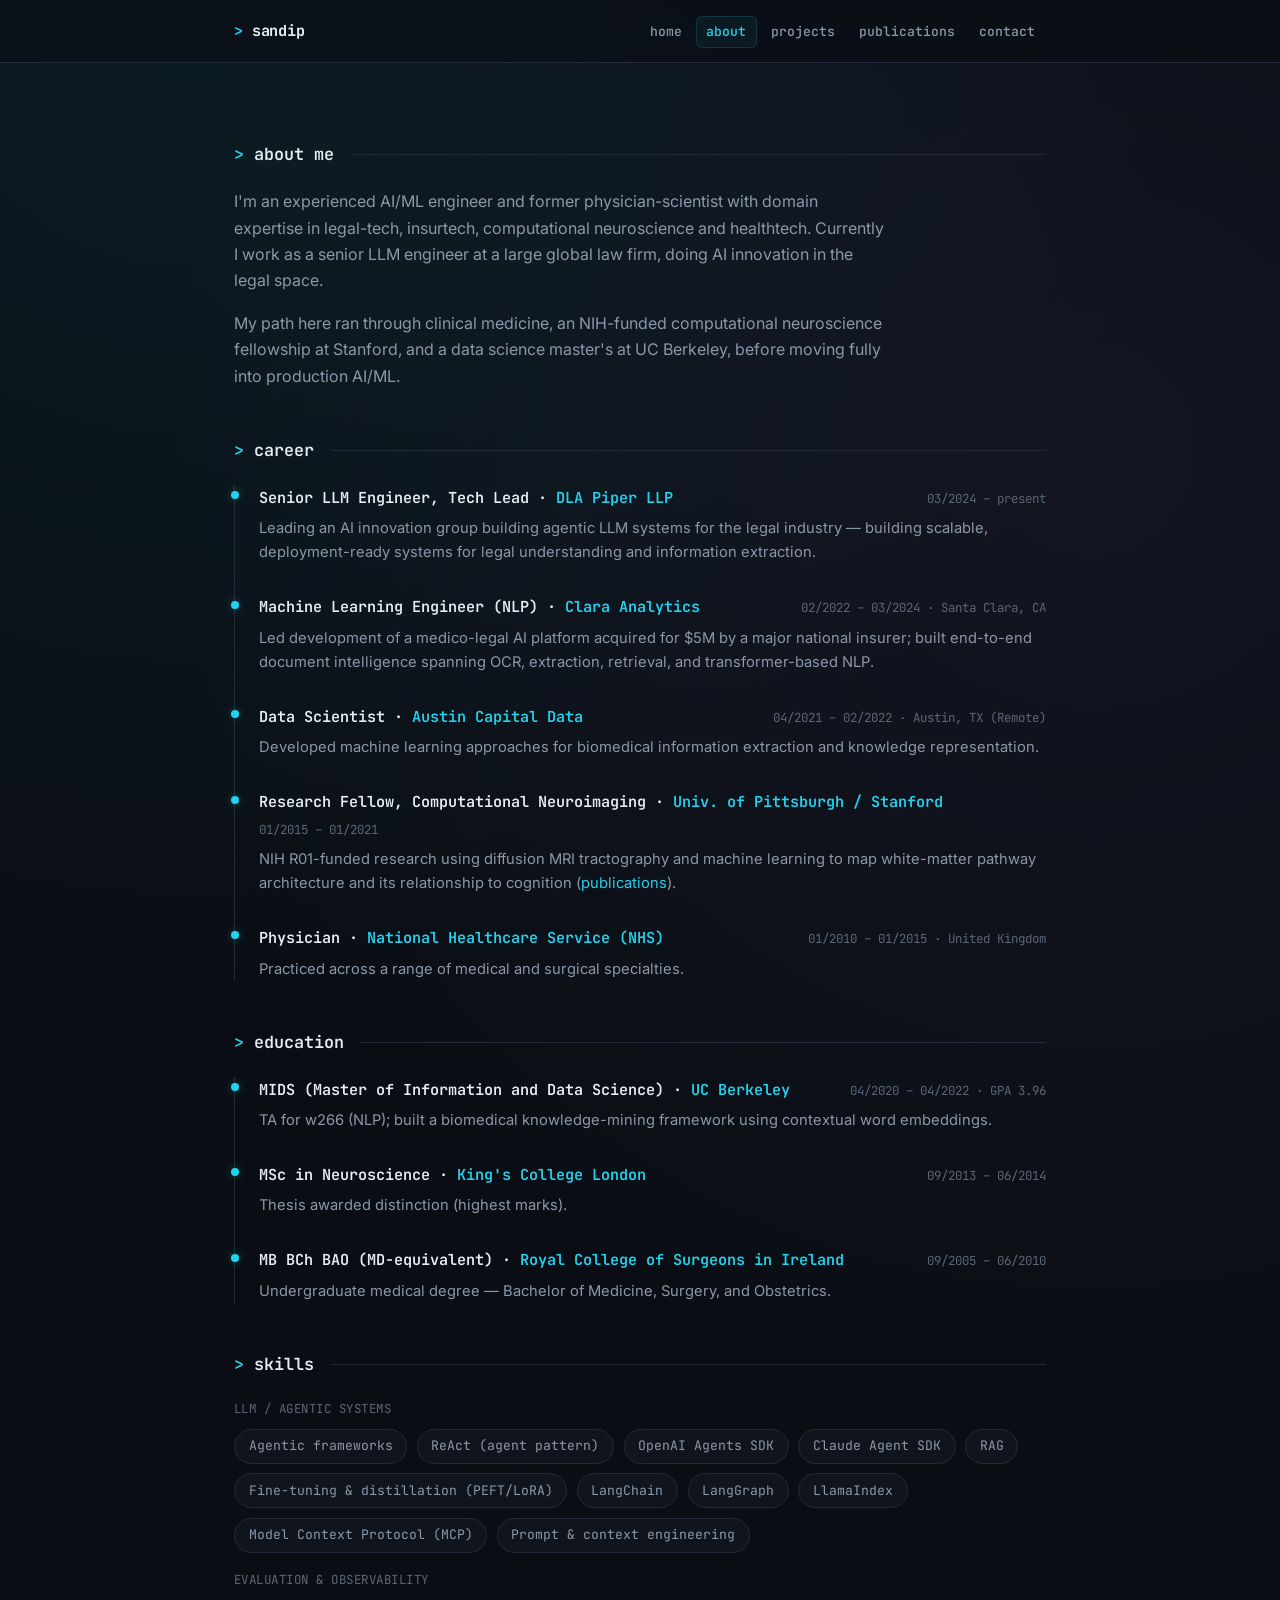
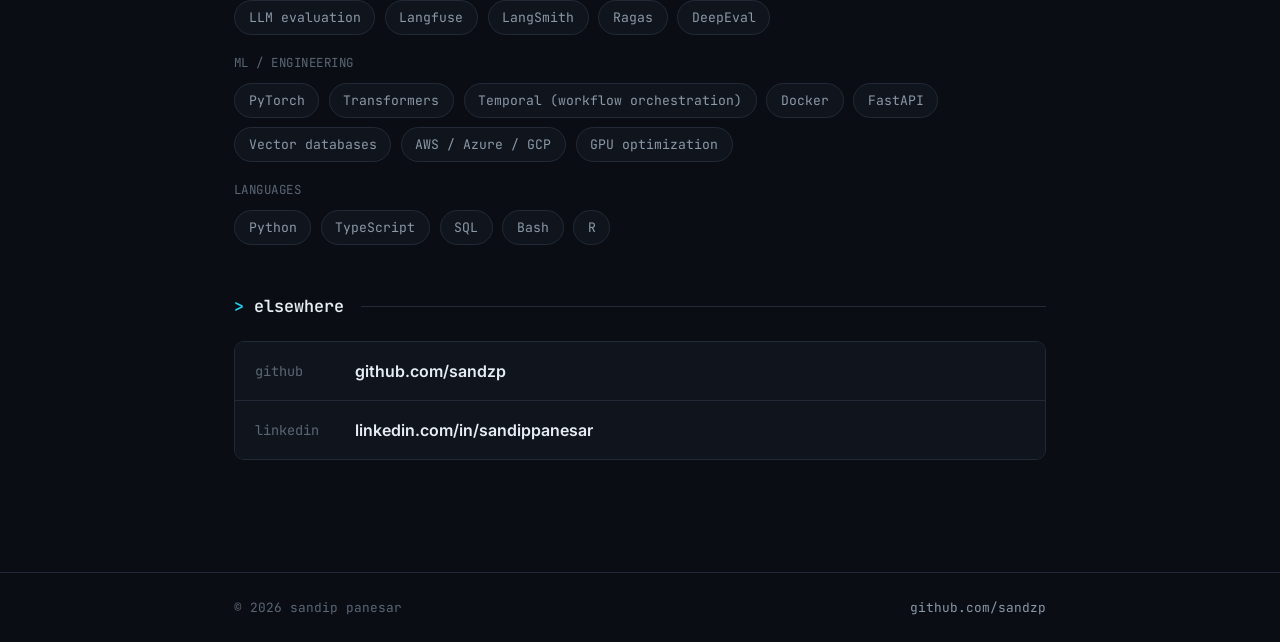
==== about.html @ 5bf48512 "Add modern agentic frameworks and eval/observability tools to skills" ====
<!doctype html>
<html lang="en">
<head>
  <meta charset="utf-8" />
  <meta name="viewport" content="width=device-width, initial-scale=1" />
  <title>About &middot; Sandip Panesar</title>
  <meta name="description" content="Sandip Panesar — AI/ML engineer and former physician-scientist." />
  <link rel="preconnect" href="https://fonts.googleapis.com" />
  <link rel="preconnect" href="https://fonts.gstatic.com" crossorigin />
  <link
    href="https://fonts.googleapis.com/css2?family=Inter:wght@400;500;600;700&family=JetBrains+Mono:wght@400;500;700&display=swap"
    rel="stylesheet"
  />
  <link rel="stylesheet" href="css/style.css" />
</head>
<body>
  <header class="site-header">
    <div class="wrapper">
      <a class="site-title" href="index.html"><span class="prompt">&gt;</span> sandip<span class="cursor"></span></a>
      <nav class="site-nav">
        <ul>
          <li><a href="index.html">home</a></li>
          <li><a href="about.html">about</a></li>
          <li><a href="projects.html">projects</a></li>
          <li><a href="publications.html">publications</a></li>
          <li><a href="contact.html">contact</a></li>
        </ul>
      </nav>
    </div>
  </header>

  <main>
    <div class="wrapper">
      <section class="reveal">
        <h2>about me</h2>
        <div class="bio">
          <p>
            I'm an experienced AI/ML engineer and former physician-scientist with domain expertise in
            legal-tech, insurtech, computational neuroscience and healthtech. Currently I work as a senior
            LLM engineer at a large global law firm, doing AI innovation in the legal space.
          </p>
          <p>
            My path here ran through clinical medicine, an NIH-funded computational neuroscience fellowship
            at Stanford, and a data science master's at UC Berkeley, before moving fully
            into production AI/ML.
          </p>
        </div>
      </section>

      <section class="reveal">
        <h2>career</h2>
        <ol class="timeline">
          <li class="timeline-item">
            <div class="timeline-header">
              <span class="timeline-role">Senior LLM Engineer, Tech Lead &middot; <span class="company">DLA Piper LLP</span></span>
              <span class="timeline-meta">03/2024 &ndash; present</span>
            </div>
            <p class="timeline-desc">
              Leading an AI innovation group building agentic LLM systems for the legal industry —
              building scalable, deployment-ready systems for legal understanding and information extraction. 
            </p>
          </li>
          <li class="timeline-item">
            <div class="timeline-header">
              <span class="timeline-role">Machine Learning Engineer (NLP) &middot; <span class="company">Clara Analytics</span></span>
              <span class="timeline-meta">02/2022 &ndash; 03/2024 &middot; Santa Clara, CA</span>
            </div>
            <p class="timeline-desc">
              Led development of a medico-legal AI platform acquired for $5M by a major national insurer;
              built end-to-end document intelligence spanning OCR, extraction, retrieval, and transformer-based NLP.
            </p>
          </li>
          <li class="timeline-item">
            <div class="timeline-header">
              <span class="timeline-role">Data Scientist &middot; <span class="company">Austin Capital Data</span></span>
              <span class="timeline-meta">04/2021 &ndash; 02/2022 &middot; Austin, TX (Remote)</span>
            </div>
            <p class="timeline-desc">
              Developed machine learning approaches for biomedical information extraction and knowledge representation.
            </p>
          </li>
          <li class="timeline-item">
            <div class="timeline-header">
              <span class="timeline-role">Research Fellow, Computational Neuroimaging &middot; <span class="company">Univ. of Pittsburgh / Stanford</span></span>
              <span class="timeline-meta">01/2015 &ndash; 01/2021</span>
            </div>
            <p class="timeline-desc">
              NIH R01-funded research using diffusion MRI tractography and machine learning to map white-matter
              pathway architecture and its relationship to cognition
              (<a href="publications.html">publications</a>).
            </p>
          </li>
          <li class="timeline-item">
            <div class="timeline-header">
              <span class="timeline-role">Physician &middot; <span class="company">National Healthcare Service (NHS)</span></span>
              <span class="timeline-meta">01/2010 &ndash; 01/2015 &middot; United Kingdom</span>
            </div>
            <p class="timeline-desc">Practiced across a range of medical and surgical specialties.</p>
          </li>
        </ol>
      </section>

      <section class="reveal">
        <h2>education</h2>
        <ol class="timeline">
          <li class="timeline-item">
            <div class="timeline-header">
              <span class="timeline-role">MIDS (Master of Information and Data Science) &middot; <span class="company">UC Berkeley</span></span>
              <span class="timeline-meta">04/2020 &ndash; 04/2022 &middot; GPA 3.96</span>
            </div>
            <p class="timeline-desc">TA for w266 (NLP); built a biomedical knowledge-mining framework using contextual word embeddings.</p>
          </li>
          <li class="timeline-item">
            <div class="timeline-header">
              <span class="timeline-role">MSc in Neuroscience &middot; <span class="company">King's College London</span></span>
              <span class="timeline-meta">09/2013 &ndash; 06/2014</span>
            </div>
            <p class="timeline-desc">Thesis awarded distinction (highest marks).</p>
          </li>
          <li class="timeline-item">
            <div class="timeline-header">
              <span class="timeline-role">MB BCh BAO (MD-equivalent) &middot; <span class="company">Royal College of Surgeons in Ireland</span></span>
              <span class="timeline-meta">09/2005 &ndash; 06/2010</span>
            </div>
            <p class="timeline-desc">Undergraduate medical degree — Bachelor of Medicine, Surgery, and Obstetrics.</p>
          </li>
        </ol>
      </section>

      <section class="reveal">
        <h2>skills</h2>

        <div class="skill-group">
          <span class="group-label">LLM / Agentic Systems</span>
          <ul class="tag-list">
            <li>Agentic frameworks</li>
            <li>ReAct (agent pattern)</li>
            <li>OpenAI Agents SDK</li>
            <li>Claude Agent SDK</li>
            <li>RAG</li>
            <li>Fine-tuning &amp; distillation (PEFT/LoRA)</li>
            <li>LangChain</li>
            <li>LangGraph</li>
            <li>LlamaIndex</li>
            <li>Model Context Protocol (MCP)</li>
            <li>Prompt &amp; context engineering</li>
          </ul>
        </div>

        <div class="skill-group">
          <span class="group-label">Evaluation &amp; Observability</span>
          <ul class="tag-list">
            <li>LLM evaluation</li>
            <li>Langfuse</li>
            <li>LangSmith</li>
            <li>Ragas</li>
            <li>DeepEval</li>
          </ul>
        </div>

        <div class="skill-group">
          <span class="group-label">ML / Engineering</span>
          <ul class="tag-list">
            <li>PyTorch</li>
            <li>Transformers</li>
            <li>Temporal (workflow orchestration)</li>
            <li>Docker</li>
            <li>FastAPI</li>
            <li>Vector databases</li>
            <li>AWS / Azure / GCP</li>
            <li>GPU optimization</li>
          </ul>
        </div>

        <div class="skill-group">
          <span class="group-label">Languages</span>
          <ul class="tag-list">
            <li>Python</li>
            <li>TypeScript</li>
            <li>SQL</li>
            <li>Bash</li>
            <li>R</li>
          </ul>
        </div>
      </section>

      <section class="reveal">
        <h2>elsewhere</h2>
        <ul class="contact-list">
          <li><span class="label">github</span> <a href="https://github.com/sandzp">github.com/sandzp</a></li>
          <li><span class="label">linkedin</span> <a href="https://linkedin.com/in/sandippanesar">linkedin.com/in/sandippanesar</a></li>
        </ul>
      </section>
    </div>
  </main>

  <footer class="site-footer">
    <div class="wrapper">
      <span>&copy; <span id="year"></span> sandip panesar</span>
      <span><a href="https://github.com/sandzp">github.com/sandzp</a></span>
    </div>
  </footer>

  <script src="js/main.js"></script>
  <script>
    document.getElementById("year").textContent = new Date().getFullYear();
  </script>
</body>
</html>
---- css/style.css ----
/* ---------------------------------------------------------
   Design tokens
   Dark, techy theme — deliberate single look, not theme-switched.
--------------------------------------------------------- */
:root {
  --bg: #0a0e14;
  --bg-alt: #10151d;
  --bg-elevated: #141b25;
  --text: #e6edf3;
  --text-muted: #8b98a8;
  --text-dim: #5b6675;
  --border: #212a36;
  --border-hover: #2e3b4d;

  --accent: #22d3ee;      /* cyan */
  --accent-2: #a78bfa;    /* violet */
  --accent-grad: linear-gradient(90deg, var(--accent), var(--accent-2));
  --glow: rgba(34, 211, 238, 0.35);
  --glow-soft: rgba(34, 211, 238, 0.15);

  --mono: "JetBrains Mono", ui-monospace, SFMono-Regular, Menlo, Consolas, monospace;
  --sans: "Inter", -apple-system, BlinkMacSystemFont, "Segoe UI", Roboto, sans-serif;

  --max-width: 860px;
  color-scheme: dark;
}

* {
  box-sizing: border-box;
}

html {
  scroll-behavior: smooth;
}

body {
  margin: 0;
  background:
    radial-gradient(circle at 15% 0%, rgba(34, 211, 238, 0.07), transparent 40%),
    radial-gradient(circle at 85% 20%, rgba(167, 139, 250, 0.06), transparent 45%),
    var(--bg);
  color: var(--text);
  font-family: var(--sans);
  line-height: 1.65;
  -webkit-font-smoothing: antialiased;
}

a {
  color: var(--accent);
  text-decoration: none;
  transition: color 0.15s ease;
}

a:hover {
  color: var(--accent-2);
}

img {
  max-width: 100%;
  display: block;
}

code, .mono {
  font-family: var(--mono);
}

::selection {
  background: var(--glow-soft);
  color: var(--text);
}

/* ---------------------------------------------------------
   Layout
--------------------------------------------------------- */
.wrapper {
  max-width: var(--max-width);
  margin: 0 auto;
  padding: 0 1.5rem;
}

header.site-header {
  position: sticky;
  top: 0;
  z-index: 10;
  background: rgba(10, 14, 20, 0.75);
  backdrop-filter: blur(10px);
  -webkit-backdrop-filter: blur(10px);
  border-bottom: 1px solid var(--border);
}

header.site-header .wrapper {
  display: flex;
  align-items: center;
  justify-content: space-between;
  padding-top: 1.1rem;
  padding-bottom: 1.1rem;
}

.site-title {
  font-family: var(--mono);
  font-weight: 700;
  font-size: 0.95rem;
  color: var(--text);
  letter-spacing: -0.01em;
}

.site-title .prompt {
  color: var(--accent);
}

.site-title .cursor {
  display: inline-block;
  width: 0.5em;
  margin-left: 0.1em;
  border-right: 2px solid var(--accent);
  animation: blink 1s step-end infinite;
}

nav.site-nav ul {
  list-style: none;
  display: flex;
  flex-wrap: wrap;
  justify-content: flex-end;
  gap: 0.2rem;
  margin: 0;
  padding: 0;
}

nav.site-nav a {
  font-family: var(--mono);
  font-size: 0.82rem;
  color: var(--text-muted);
  font-weight: 500;
  padding: 0.4rem 0.6rem;
  border-radius: 6px;
  border: 1px solid transparent;
  white-space: nowrap;
}

nav.site-nav a:hover {
  color: var(--text);
  border-color: var(--border-hover);
  background: var(--bg-alt);
}

nav.site-nav a.active {
  color: var(--accent);
  border-color: var(--glow-soft);
  background: rgba(34, 211, 238, 0.06);
}

main {
  padding: 4rem 0;
  min-height: 60vh;
}

footer.site-footer {
  border-top: 1px solid var(--border);
  color: var(--text-dim);
  font-family: var(--mono);
  font-size: 0.8rem;
}

footer.site-footer .wrapper {
  padding-top: 1.5rem;
  padding-bottom: 1.5rem;
  display: flex;
  justify-content: space-between;
  flex-wrap: wrap;
  gap: 0.5rem;
}

footer.site-footer a {
  color: var(--text-muted);
}

footer.site-footer a:hover {
  color: var(--accent);
}

/* ---------------------------------------------------------
   Hero (home page)
--------------------------------------------------------- */
.eyebrow {
  font-family: var(--mono);
  color: var(--accent);
  font-size: 0.9rem;
  margin: 0 0 1rem;
  display: flex;
  align-items: center;
  gap: 0.5rem;
}

.eyebrow::before {
  content: "//";
  color: var(--text-dim);
}

.hero h1 {
  font-size: clamp(2.2rem, 5vw, 3.2rem);
  line-height: 1.15;
  margin: 0 0 1rem;
  letter-spacing: -0.02em;
}

.hero h1 .gradient {
  background: var(--accent-grad);
  -webkit-background-clip: text;
  background-clip: text;
  color: transparent;
}

.hero p.tagline {
  color: var(--text-muted);
  font-size: 1.15rem;
  max-width: 46ch;
  margin: 0 0 2rem;
}

.hero .actions {
  display: flex;
  gap: 1rem;
  flex-wrap: wrap;
}

.btn {
  display: inline-flex;
  align-items: center;
  gap: 0.4rem;
  padding: 0.65rem 1.2rem;
  border-radius: 8px;
  font-weight: 600;
  font-size: 0.92rem;
  font-family: var(--sans);
  border: 1px solid transparent;
  transition: all 0.18s ease;
}

.btn:hover {
  text-decoration: none;
}

.btn.primary {
  background: var(--accent-grad);
  color: #061019;
}

.btn.primary:hover {
  box-shadow: 0 0 0 1px var(--glow), 0 0 24px var(--glow);
  transform: translateY(-1px);
  color: #061019;
}

.btn.secondary {
  color: var(--text);
  border-color: var(--border-hover);
  background: var(--bg-alt);
}

.btn.secondary:hover {
  border-color: var(--accent);
  color: var(--accent);
  transform: translateY(-1px);
}

/* ---------------------------------------------------------
   Sections
--------------------------------------------------------- */
section {
  margin-bottom: 3rem;
}

section h2 {
  font-family: var(--mono);
  font-size: 1.05rem;
  font-weight: 600;
  color: var(--text);
  margin-bottom: 1.25rem;
  display: flex;
  align-items: center;
  gap: 0.6rem;
}

section h2::before {
  content: ">";
  color: var(--accent);
}

section h2::after {
  content: "";
  flex: 1;
  height: 1px;
  background: var(--border);
  margin-left: 0.5rem;
}

/* ---------------------------------------------------------
   Stat tiles (about page highlights)
--------------------------------------------------------- */
.stat-grid {
  display: grid;
  grid-template-columns: repeat(auto-fit, minmax(180px, 1fr));
  gap: 1rem;
}

.stat {
  border: 1px solid var(--border);
  border-radius: 10px;
  padding: 1.25rem 1.4rem;
  background: var(--bg-alt);
}

.stat .value {
  font-family: var(--sans);
  font-size: clamp(1.75rem, 3.5vw, 2.25rem);
  font-weight: 700;
  line-height: 1.1;
  background: var(--accent-grad);
  -webkit-background-clip: text;
  background-clip: text;
  color: transparent;
}

.stat .label {
  display: block;
  margin-top: 0.4rem;
  color: var(--text-muted);
  font-size: 0.85rem;
}

/* ---------------------------------------------------------
   Timeline (career / education)
--------------------------------------------------------- */
.timeline {
  display: flex;
  flex-direction: column;
  gap: 1.85rem;
  list-style: none;
  border-left: 1px solid var(--border);
  padding-left: 1.5rem;
  margin: 0;
}

.timeline-item {
  position: relative;
}

.timeline-item::before {
  content: "";
  position: absolute;
  left: calc(-1.5rem - 4.5px);
  top: 0.4rem;
  width: 8px;
  height: 8px;
  border-radius: 50%;
  background: var(--accent);
  box-shadow: 0 0 8px var(--glow);
}

.timeline-header {
  display: flex;
  justify-content: space-between;
  align-items: baseline;
  flex-wrap: wrap;
  gap: 0.35rem 1rem;
  margin-bottom: 0.4rem;
}

.timeline-role {
  font-family: var(--mono);
  font-weight: 600;
  font-size: 0.95rem;
  color: var(--text);
}

.timeline-role .company {
  color: var(--accent);
}

.timeline-meta {
  font-family: var(--mono);
  font-size: 0.78rem;
  color: var(--text-dim);
  white-space: nowrap;
}

.timeline-desc {
  margin: 0;
  color: var(--text-muted);
  font-size: 0.92rem;
}

.timeline-desc + .timeline-desc {
  margin-top: 0.3rem;
}

/* ---------------------------------------------------------
   Skill groups (about page)
--------------------------------------------------------- */
.skill-group {
  margin-bottom: 1.1rem;
}

.skill-group:last-child {
  margin-bottom: 0;
}

.skill-group .group-label {
  font-family: var(--mono);
  font-size: 0.78rem;
  color: var(--text-dim);
  text-transform: uppercase;
  letter-spacing: 0.04em;
  display: block;
  margin-bottom: 0.6rem;
}

/* ---------------------------------------------------------
   Publications list
--------------------------------------------------------- */
.pub-list {
  list-style: none;
  padding: 0;
  margin: 0;
  display: flex;
  flex-direction: column;
  gap: 0.9rem;
}

.pub-item {
  border: 1px solid var(--border);
  border-radius: 10px;
  padding: 1.1rem 1.3rem;
  background: var(--bg-alt);
  transition: border-color 0.15s ease;
}

.pub-item:hover {
  border-color: var(--border-hover);
}

.pub-title {
  display: flex;
  align-items: baseline;
  gap: 0.6rem;
  font-weight: 600;
  color: var(--text);
  font-size: 0.98rem;
}

.pub-rank {
  flex: 0 0 auto;
  font-family: var(--mono);
  font-weight: 400;
  color: var(--text-dim);
  font-size: 0.8rem;
}

.pub-title-text {
  flex: 1 1 auto;
}

.pub-authors {
  color: var(--text-muted);
  font-size: 0.86rem;
  margin: 0.35rem 0 0;
}

.pub-meta {
  display: flex;
  align-items: center;
  flex-wrap: wrap;
  gap: 0.6rem;
  margin-top: 0.5rem;
  font-family: var(--mono);
  font-size: 0.78rem;
  color: var(--text-dim);
}

.pub-meta .venue {
  color: var(--accent);
}

.pub-meta .citations {
  border: 1px solid var(--border);
  border-radius: 999px;
  padding: 0.1rem 0.6rem;
}

/* ---------------------------------------------------------
   Cards (projects)
--------------------------------------------------------- */
.card-grid {
  display: grid;
  grid-template-columns: repeat(auto-fill, minmax(240px, 1fr));
  gap: 1.25rem;
}

.card {
  position: relative;
  border: 1px solid var(--border);
  border-radius: 10px;
  padding: 1.4rem;
  background: var(--bg-alt);
  transition: border-color 0.2s ease, transform 0.2s ease, box-shadow 0.2s ease;
  overflow: hidden;
}

.card::before {
  content: "";
  position: absolute;
  inset: 0 0 auto 0;
  height: 2px;
  background: var(--accent-grad);
  opacity: 0;
  transition: opacity 0.2s ease;
}

.card:hover {
  border-color: var(--border-hover);
  transform: translateY(-3px);
  box-shadow: 0 8px 30px rgba(0, 0, 0, 0.35), 0 0 0 1px var(--glow-soft);
}

.card:hover::before {
  opacity: 1;
}

.card h3 {
  margin-top: 0;
  margin-bottom: 0.5rem;
  font-size: 1.02rem;
  font-family: var(--mono);
}

.card p {
  color: var(--text-muted);
  font-size: 0.92rem;
  margin-bottom: 1rem;
}

.card .links {
  display: flex;
  gap: 1rem;
  font-family: var(--mono);
  font-size: 0.82rem;
  font-weight: 600;
}

/* ---------------------------------------------------------
   Skill tags (about page)
--------------------------------------------------------- */
.tag-list {
  display: flex;
  flex-wrap: wrap;
  gap: 0.6rem;
  list-style: none;
  padding: 0;
  margin: 0;
}

.tag-list li {
  font-family: var(--mono);
  font-size: 0.82rem;
  color: var(--text-muted);
  border: 1px solid var(--border);
  border-radius: 999px;
  padding: 0.35rem 0.85rem;
  background: var(--bg-alt);
  transition: border-color 0.15s ease, color 0.15s ease;
}

.tag-list li:hover {
  border-color: var(--accent);
  color: var(--accent);
}

.bio p {
  color: var(--text-muted);
  max-width: 65ch;
}

/* ---------------------------------------------------------
   Contact
--------------------------------------------------------- */
.contact-list {
  list-style: none;
  padding: 0;
  display: flex;
  flex-direction: column;
  gap: 0;
  border: 1px solid var(--border);
  border-radius: 10px;
  overflow: hidden;
}

.contact-list li {
  display: flex;
  align-items: center;
  gap: 0.75rem;
  padding: 1rem 1.25rem;
  background: var(--bg-alt);
  border-bottom: 1px solid var(--border);
}

.contact-list li:last-child {
  border-bottom: none;
}

.contact-list .label {
  font-family: var(--mono);
  color: var(--text-dim);
  font-size: 0.85rem;
  min-width: 5.5rem;
}

.contact-list a {
  font-weight: 600;
  color: var(--text);
}

.contact-list a:hover {
  color: var(--accent);
}

/* ---------------------------------------------------------
   Scroll reveal (progressive enhancement, see main.js)
--------------------------------------------------------- */
.reveal {
  opacity: 0;
  transform: translateY(14px);
  transition: opacity 0.5s ease, transform 0.5s ease;
}

.reveal.is-visible {
  opacity: 1;
  transform: translateY(0);
}

/* ---------------------------------------------------------
   Misc
--------------------------------------------------------- */
@keyframes blink {
  50% {
    border-color: transparent;
  }
}

/* ---------------------------------------------------------
   Responsive
--------------------------------------------------------- */
@media (max-width: 700px) {
  header.site-header .wrapper {
    flex-direction: column;
    align-items: flex-start;
    gap: 0.75rem;
  }

  nav.site-nav ul {
    justify-content: flex-start;
  }
}

@media (max-width: 600px) {
  .contact-list li {
    flex-direction: column;
    align-items: flex-start;
    gap: 0.25rem;
  }
}

/* Respect reduced-motion preferences */
@media (prefers-reduced-motion: reduce) {
  html {
    scroll-behavior: auto;
  }

  .reveal {
    opacity: 1;
    transform: none;
    transition: none;
  }

  .site-title .cursor {
    animation: none;
  }
}
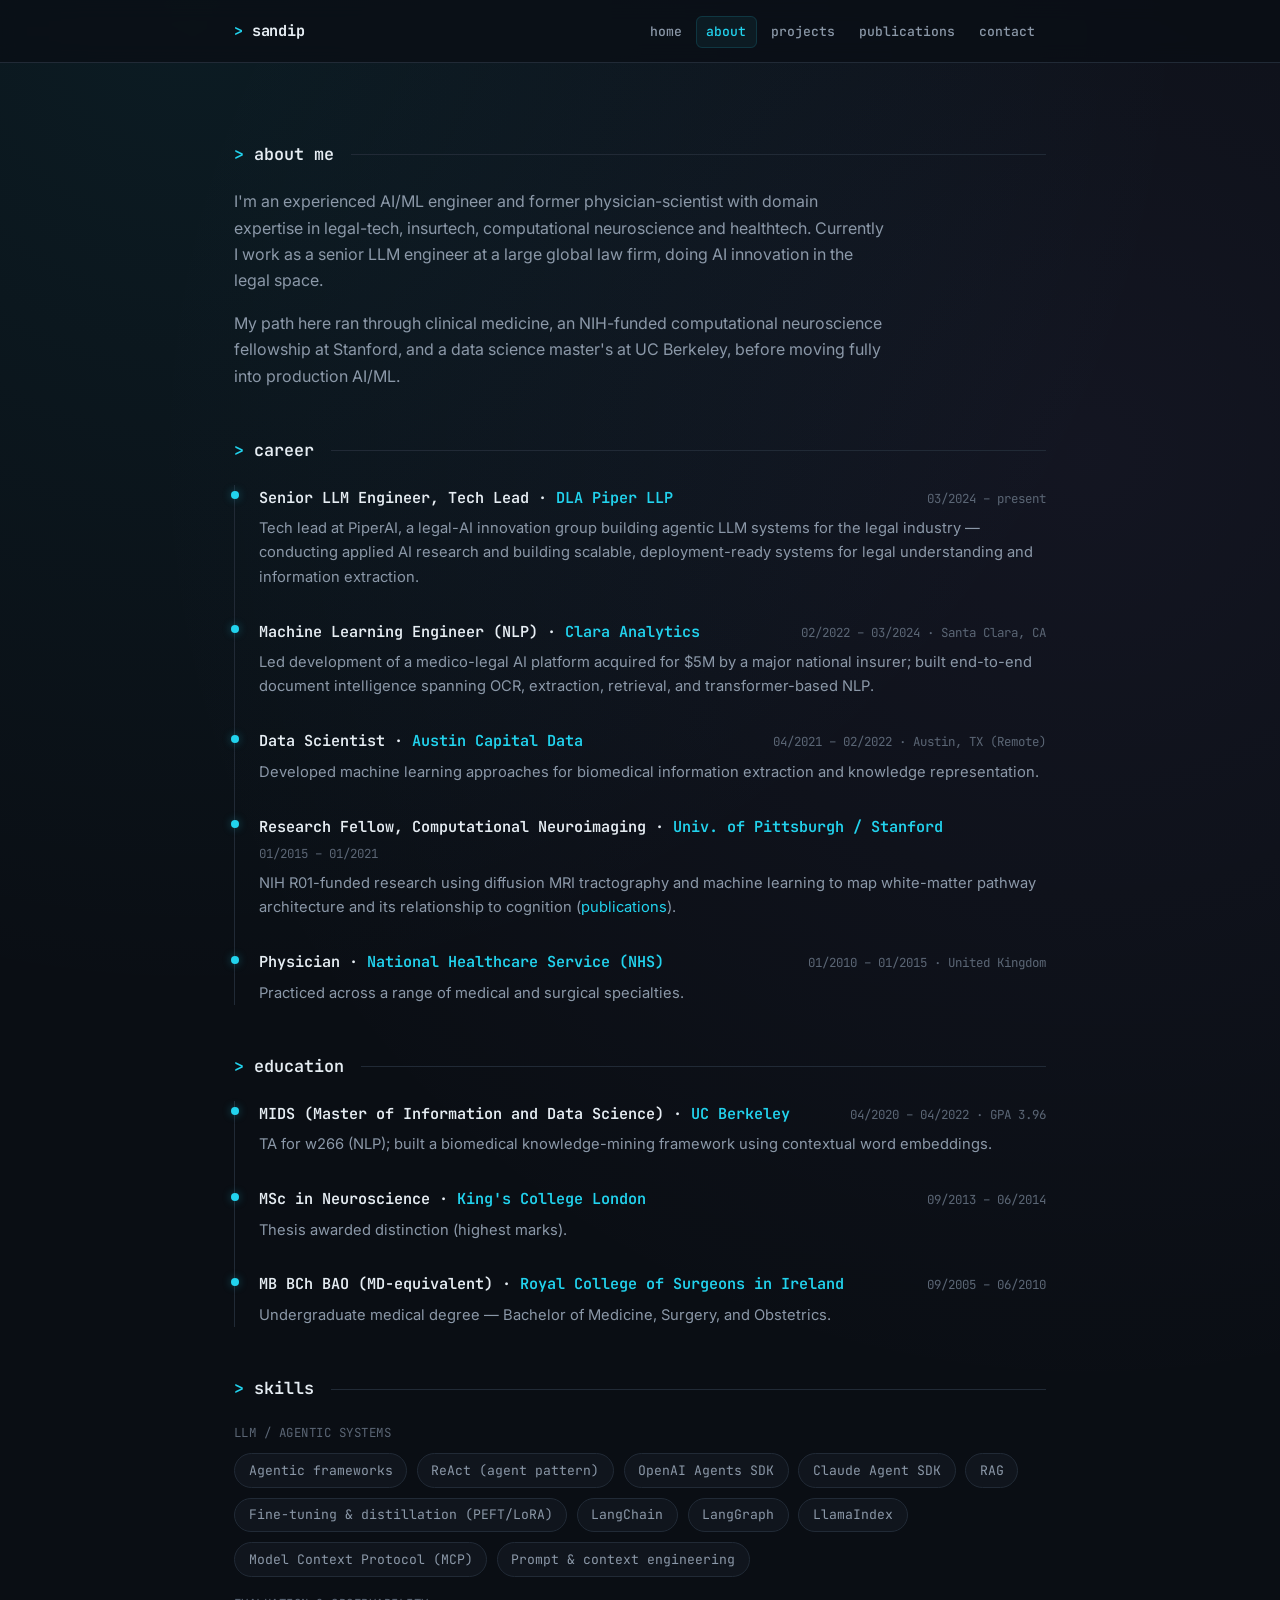
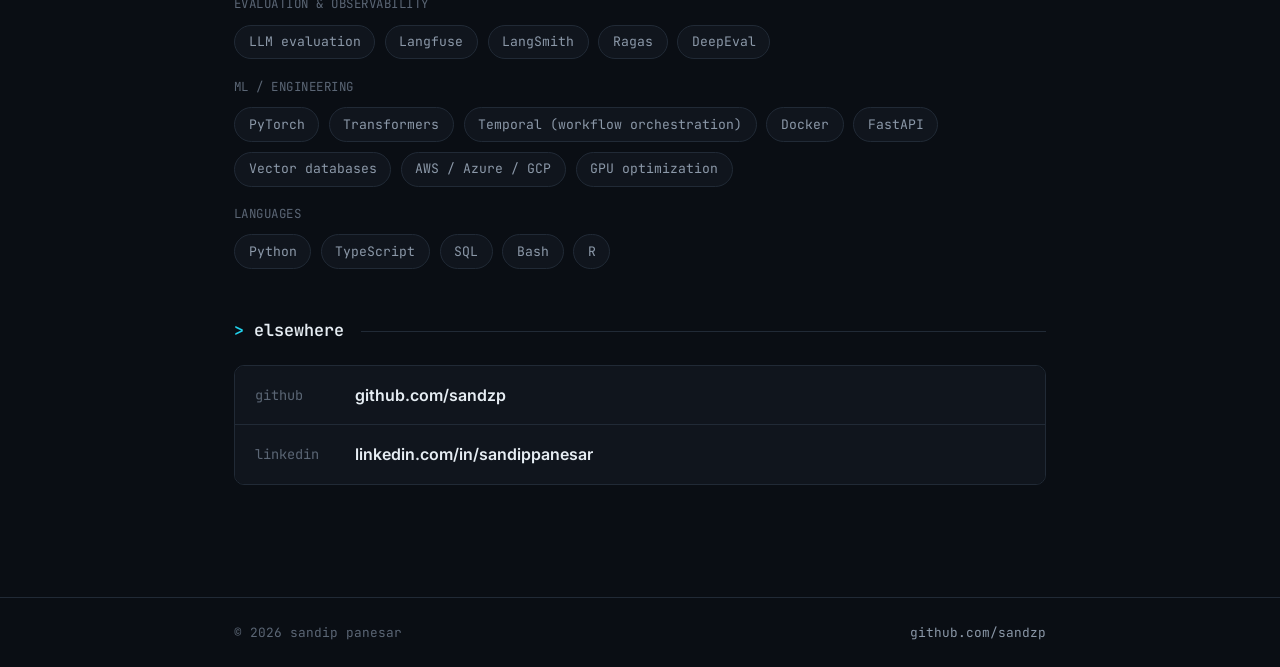
==== commit db982531: "modified about" ====
--- a/about.html
+++ b/about.html
@@ -56,8 +56,8 @@
               <span class="timeline-meta">03/2024 &ndash; present</span>
             </div>
             <p class="timeline-desc">
-              Leading an AI innovation group building agentic LLM systems for the legal industry —
-              building scalable, deployment-ready systems for legal understanding and information extraction. 
+              Tech lead at PiperAI, a legal-AI innovation group building agentic LLM systems for the legal industry —
+              conducting applied AI research and building scalable, deployment-ready systems for legal understanding and information extraction. 
             </p>
           </li>
           <li class="timeline-item">
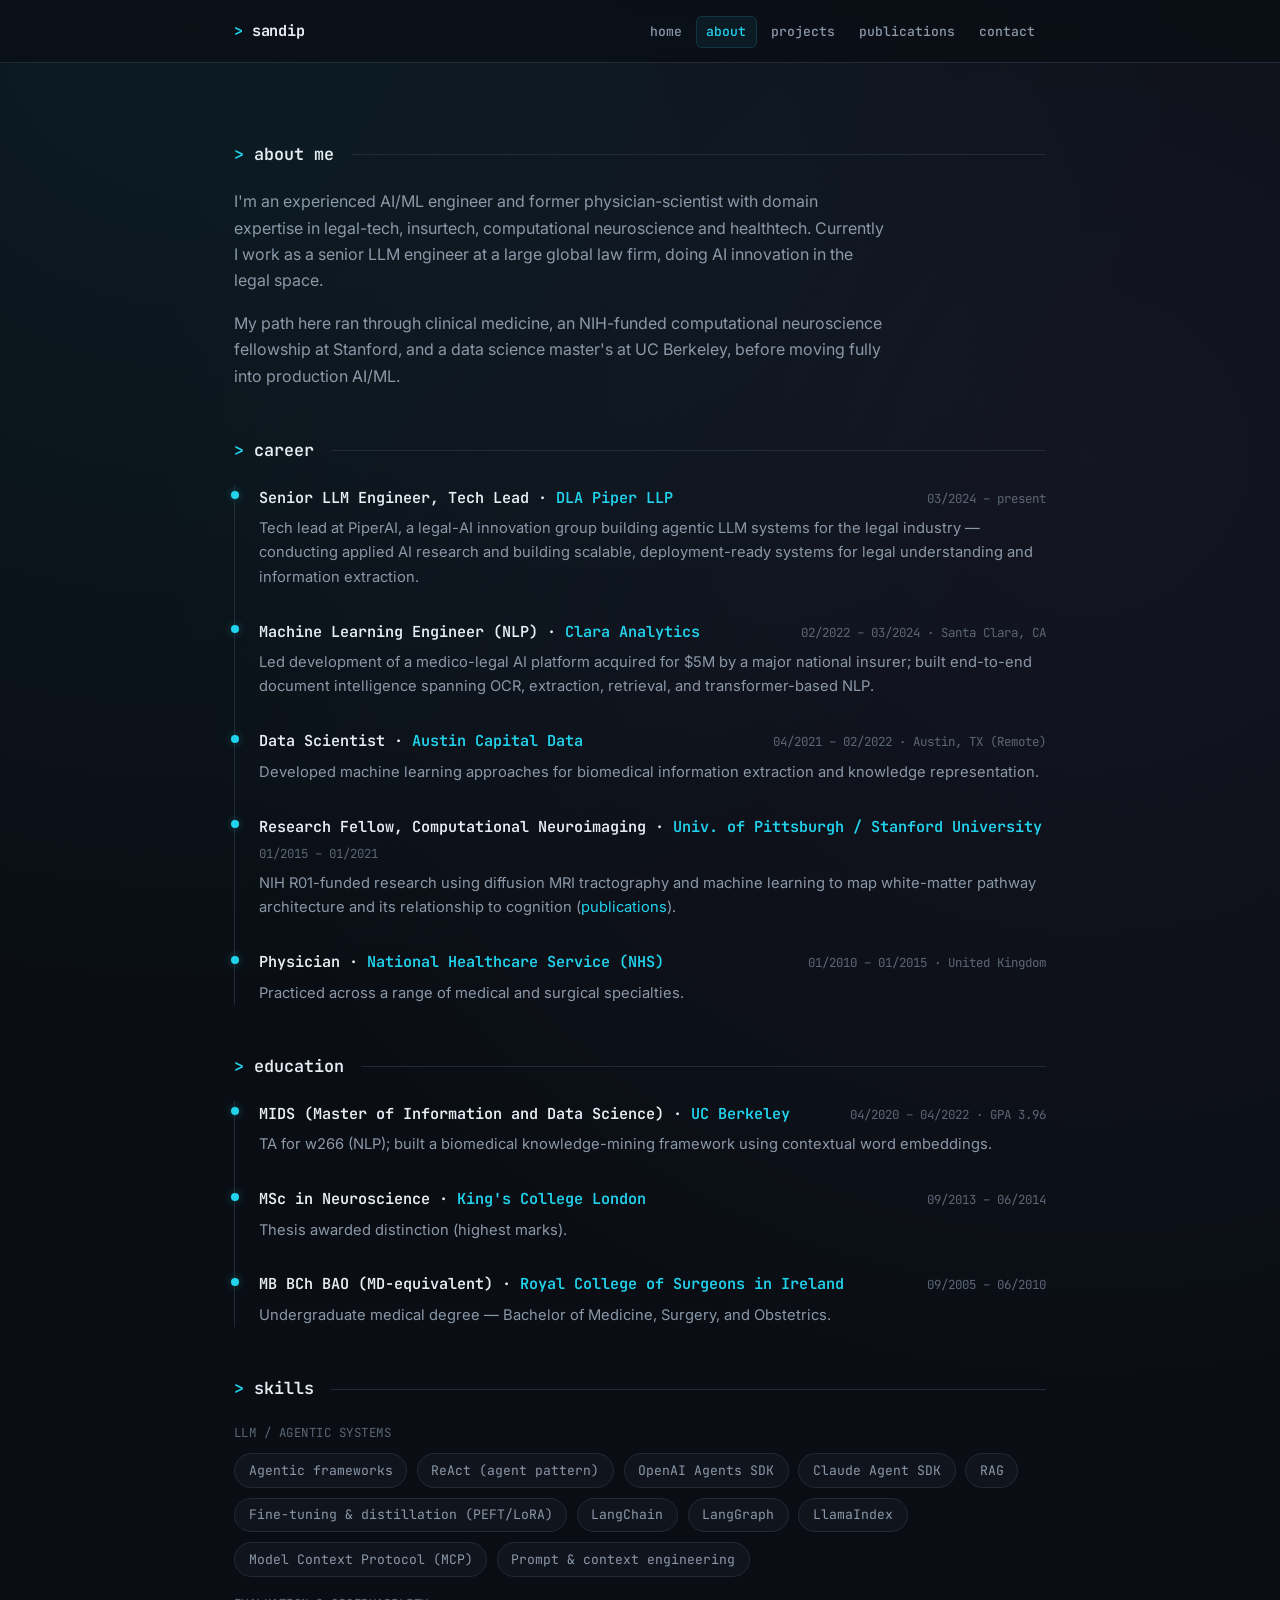
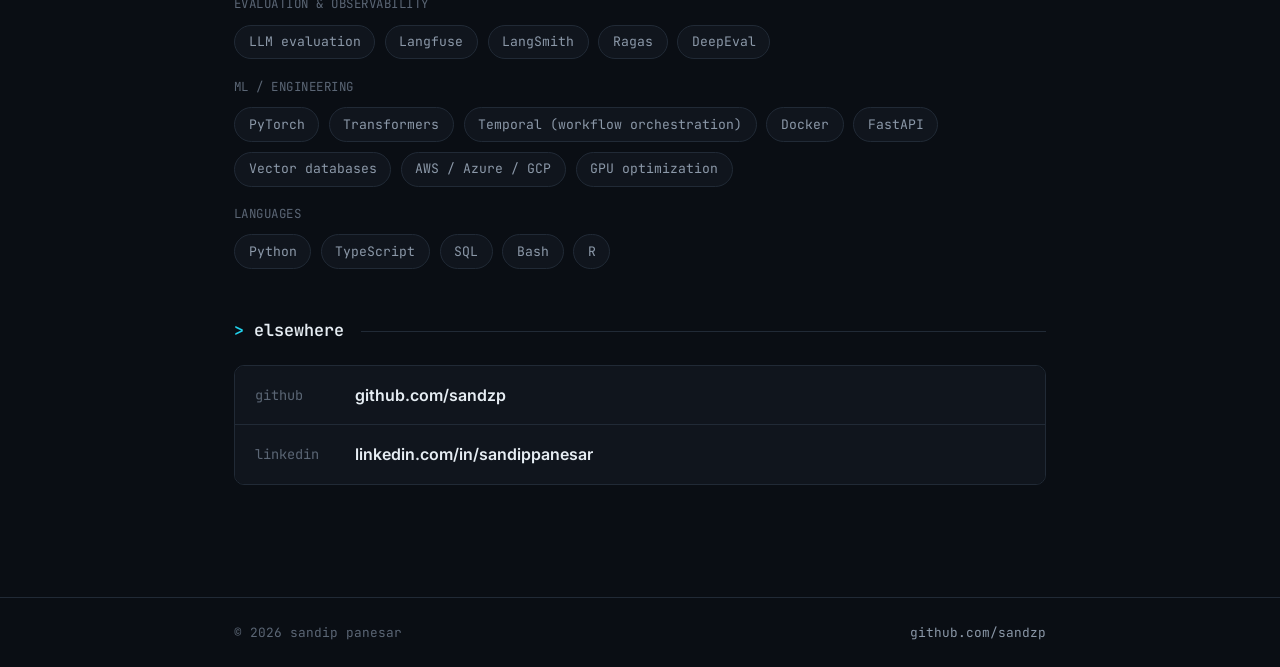
==== commit 24dd9491: "little mod" ====
--- a/about.html
+++ b/about.html
@@ -4,7 +4,7 @@
   <meta charset="utf-8" />
   <meta name="viewport" content="width=device-width, initial-scale=1" />
   <title>About &middot; Sandip Panesar</title>
-  <meta name="description" content="Sandip Panesar — AI/ML engineer and former physician-scientist." />
+  <meta name="description" content="Sandip Panesar — AI/ML Engineer and Physician-Scientist." />
   <link rel="preconnect" href="https://fonts.googleapis.com" />
   <link rel="preconnect" href="https://fonts.gstatic.com" crossorigin />
   <link
@@ -81,7 +81,7 @@
           </li>
           <li class="timeline-item">
             <div class="timeline-header">
-              <span class="timeline-role">Research Fellow, Computational Neuroimaging &middot; <span class="company">Univ. of Pittsburgh / Stanford</span></span>
+              <span class="timeline-role">Research Fellow, Computational Neuroimaging &middot; <span class="company">Univ. of Pittsburgh / Stanford University</span></span>
               <span class="timeline-meta">01/2015 &ndash; 01/2021</span>
             </div>
             <p class="timeline-desc">
--- a/css/style.css
+++ b/css/style.css
@@ -487,6 +487,23 @@
   padding: 0.1rem 0.6rem;
 }
 
+.pub-desc {
+  color: var(--text-muted);
+  font-size: 0.9rem;
+  margin: 0.6rem 0 0;
+}
+
+.page-banner {
+  display: block;
+  width: 100%;
+  max-width: 280px;
+  height: auto;
+  margin: 0 auto 1.75rem;
+  border-radius: 12px;
+  border: 1px solid var(--border);
+  box-shadow: 0 0 0 1px var(--glow-soft), 0 12px 40px rgba(0, 0, 0, 0.4);
+}
+
 /* ---------------------------------------------------------
    Cards (projects)
 --------------------------------------------------------- */
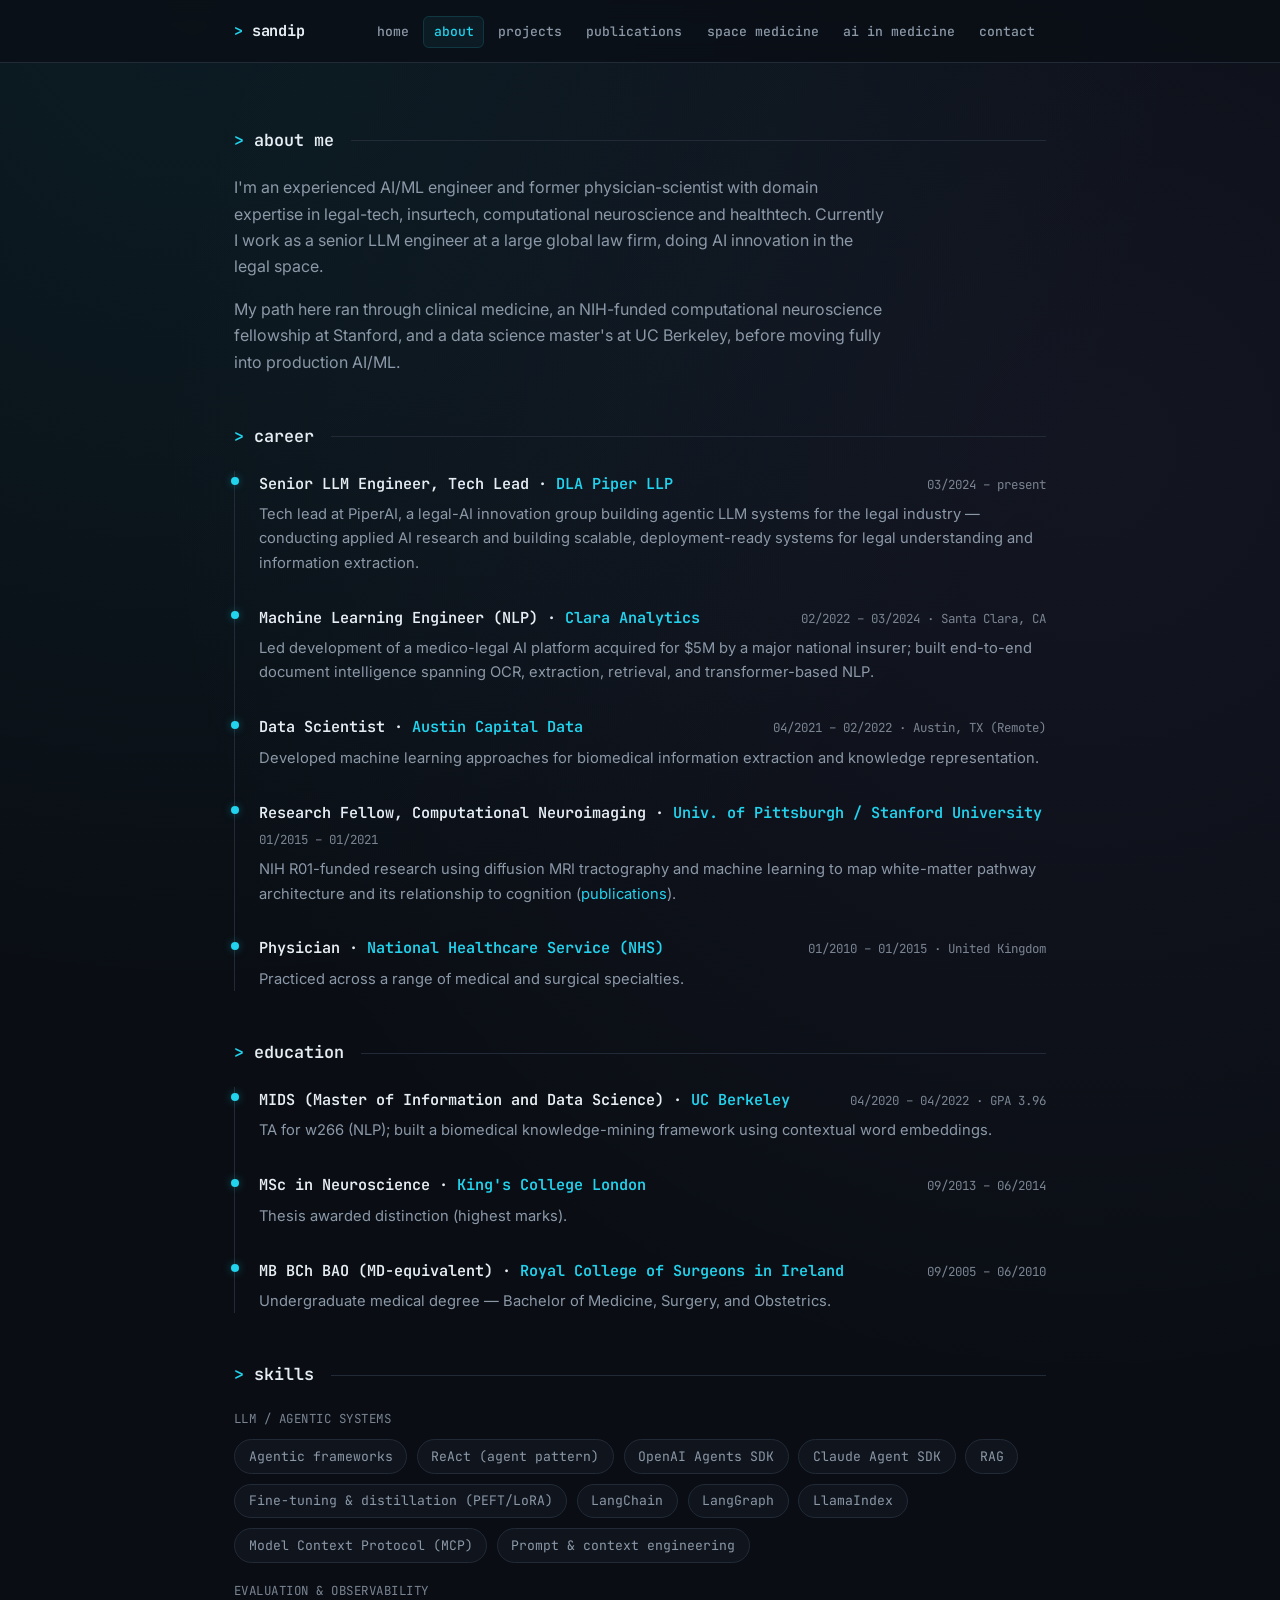
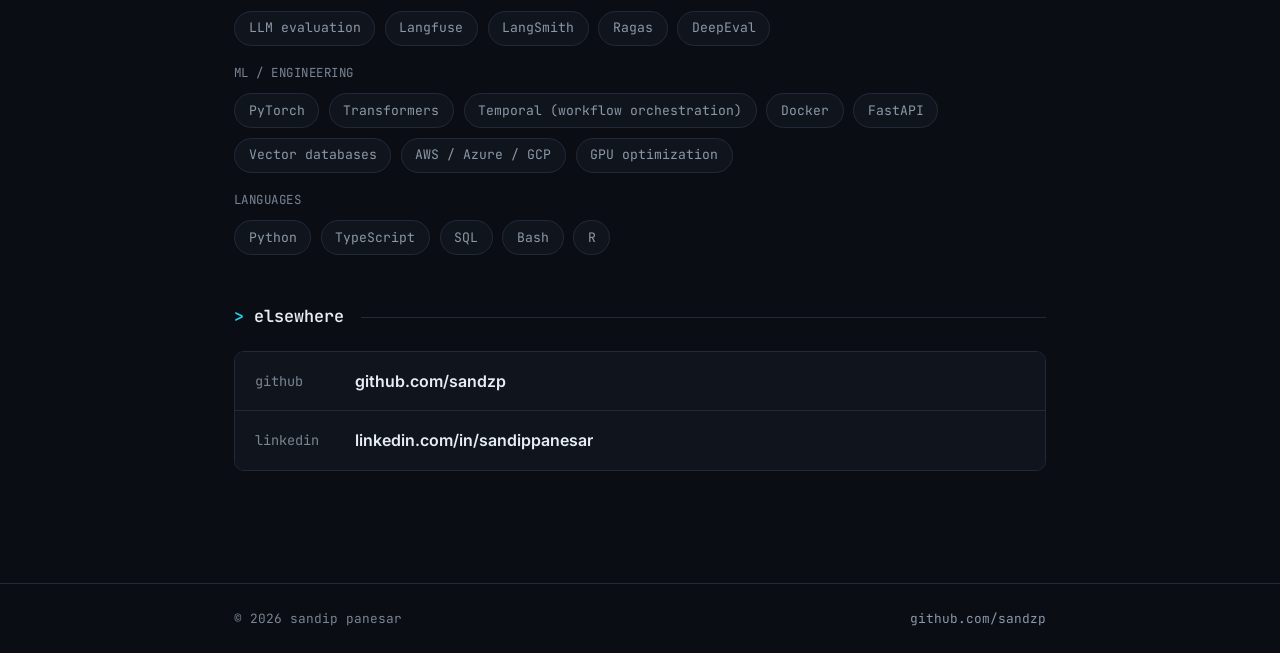
==== commit 42f0adda: "Design/accessibility audit fixes: favicon, OG images, heading hierarchy, focus states, contrast, and" ====
--- a/about.html
+++ b/about.html
@@ -5,6 +5,18 @@
   <meta name="viewport" content="width=device-width, initial-scale=1" />
   <title>About &middot; Sandip Panesar</title>
   <meta name="description" content="Sandip Panesar — AI/ML Engineer and Physician-Scientist." />
+  <link rel="icon" type="image/png" href="assets/img/favicon-32.png" />
+  <link rel="apple-touch-icon" href="assets/img/apple-touch-icon.png" />
+  <meta name="theme-color" content="#0a0e14" />
+  <meta property="og:type" content="website" />
+  <meta property="og:title" content="About · Sandip Panesar" />
+  <meta property="og:description" content="Sandip Panesar — AI/ML engineer and former physician-scientist." />
+  <meta property="og:url" content="https://sandzp.github.io/about.html" />
+  <meta property="og:image" content="https://sandzp.github.io/assets/img/og-image.png" />
+  <meta name="twitter:card" content="summary_large_image" />
+  <meta name="twitter:title" content="About · Sandip Panesar" />
+  <meta name="twitter:description" content="Sandip Panesar — AI/ML engineer and former physician-scientist." />
+  <meta name="twitter:image" content="https://sandzp.github.io/assets/img/og-image.png" />
   <link rel="preconnect" href="https://fonts.googleapis.com" />
   <link rel="preconnect" href="https://fonts.gstatic.com" crossorigin />
   <link
@@ -23,6 +35,8 @@
           <li><a href="about.html">about</a></li>
           <li><a href="projects.html">projects</a></li>
           <li><a href="publications.html">publications</a></li>
+          <li><a href="space-medicine.html">space medicine</a></li>
+          <li><a href="ai-in-medicine.html">ai in medicine</a></li>
           <li><a href="contact.html">contact</a></li>
         </ul>
       </nav>
@@ -32,7 +46,7 @@
   <main>
     <div class="wrapper">
       <section class="reveal">
-        <h2>about me</h2>
+        <h1>about me</h1>
         <div class="bio">
           <p>
             I'm an experienced AI/ML engineer and former physician-scientist with domain expertise in
--- a/css/style.css
+++ b/css/style.css
@@ -8,7 +8,7 @@
   --bg-elevated: #141b25;
   --text: #e6edf3;
   --text-muted: #8b98a8;
-  --text-dim: #5b6675;
+  --text-dim: #7a8492;
   --border: #212a36;
   --border-hover: #2e3b4d;
 
@@ -53,6 +53,14 @@
 
 a:hover {
   color: var(--accent-2);
+}
+
+a:focus-visible,
+.btn:focus-visible,
+.card:focus-visible {
+  outline: 2px solid var(--accent);
+  outline-offset: 3px;
+  border-radius: 3px;
 }
 
 img {
@@ -270,22 +278,26 @@
   margin-bottom: 3rem;
 }
 
+section h1,
 section h2 {
   font-family: var(--mono);
   font-size: 1.05rem;
   font-weight: 600;
   color: var(--text);
   margin-bottom: 1.25rem;
+  margin-top: 0;
   display: flex;
   align-items: center;
   gap: 0.6rem;
 }
 
+section h1::before,
 section h2::before {
   content: ">";
   color: var(--accent);
 }
 
+section h1::after,
 section h2::after {
   content: "";
   flex: 1;
@@ -666,7 +678,7 @@
 /* ---------------------------------------------------------
    Responsive
 --------------------------------------------------------- */
-@media (max-width: 700px) {
+@media (max-width: 820px) {
   header.site-header .wrapper {
     flex-direction: column;
     align-items: flex-start;
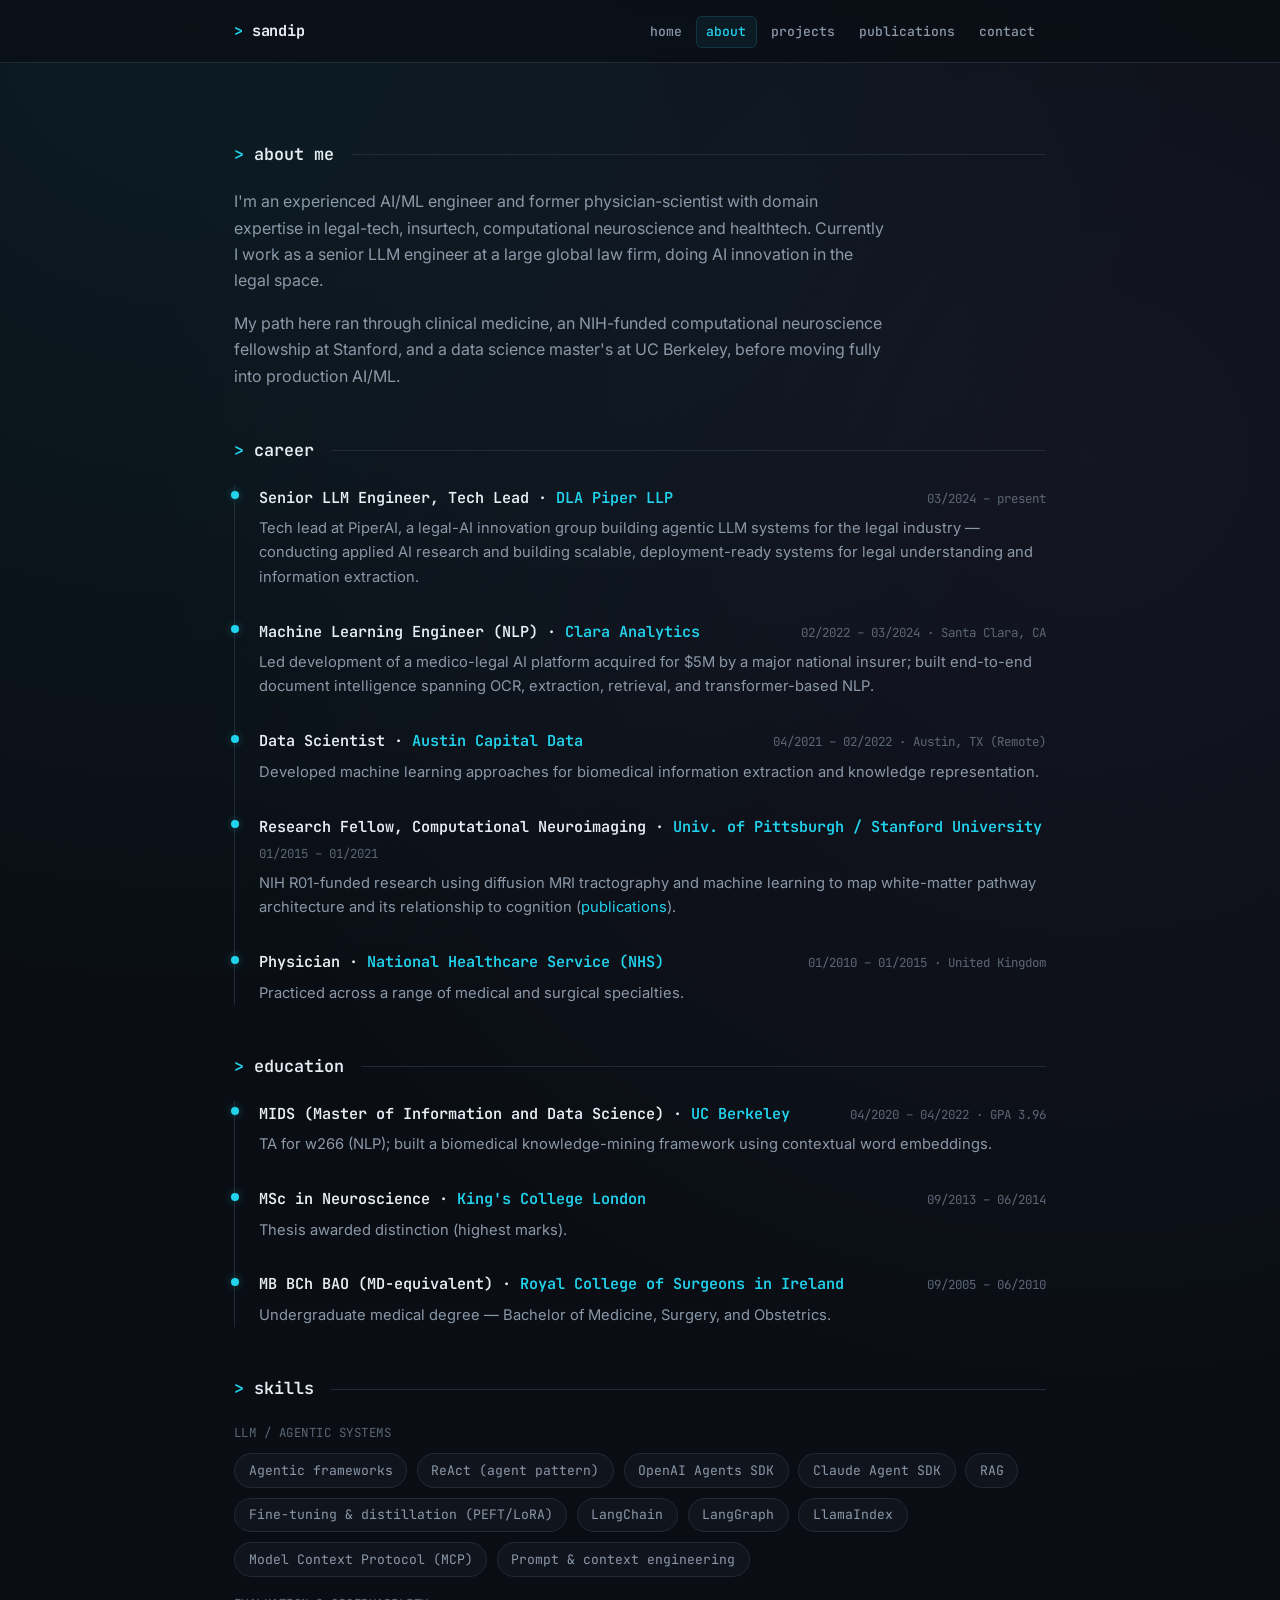
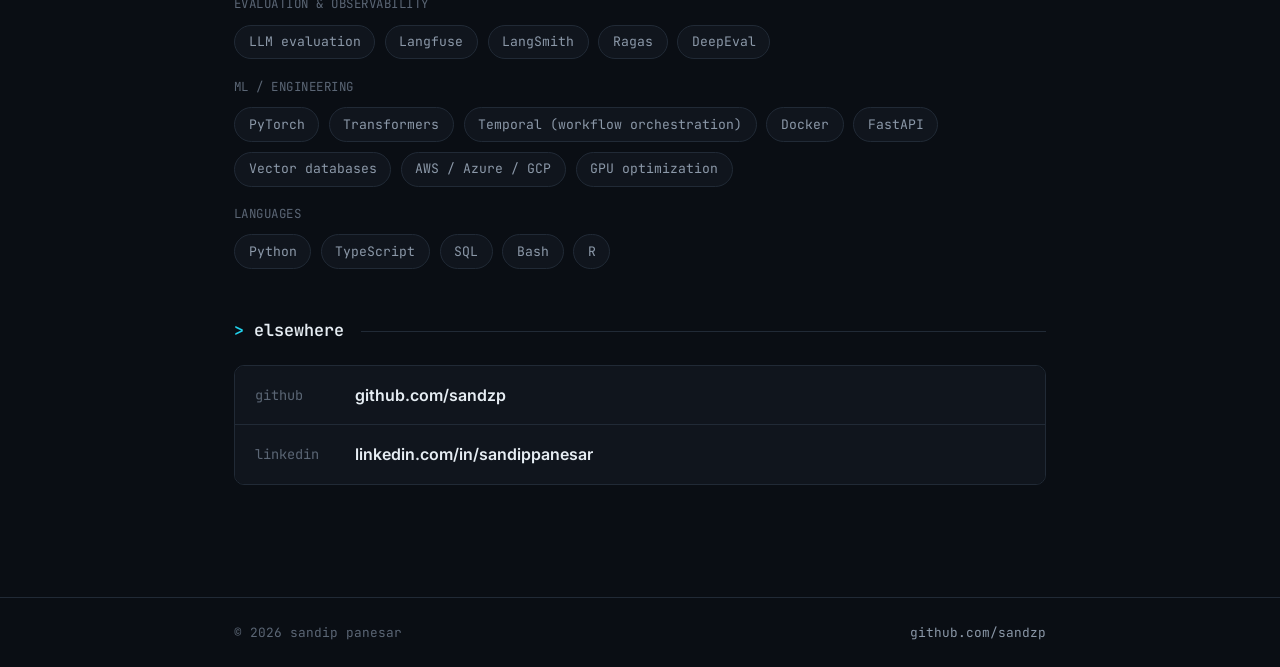
==== commit 080bace7: "Revert "Design/accessibility audit fixes: favicon, OG images, heading hierarchy, focus states, contr" ====
--- a/about.html
+++ b/about.html
@@ -5,18 +5,6 @@
   <meta name="viewport" content="width=device-width, initial-scale=1" />
   <title>About &middot; Sandip Panesar</title>
   <meta name="description" content="Sandip Panesar — AI/ML Engineer and Physician-Scientist." />
-  <link rel="icon" type="image/png" href="assets/img/favicon-32.png" />
-  <link rel="apple-touch-icon" href="assets/img/apple-touch-icon.png" />
-  <meta name="theme-color" content="#0a0e14" />
-  <meta property="og:type" content="website" />
-  <meta property="og:title" content="About · Sandip Panesar" />
-  <meta property="og:description" content="Sandip Panesar — AI/ML engineer and former physician-scientist." />
-  <meta property="og:url" content="https://sandzp.github.io/about.html" />
-  <meta property="og:image" content="https://sandzp.github.io/assets/img/og-image.png" />
-  <meta name="twitter:card" content="summary_large_image" />
-  <meta name="twitter:title" content="About · Sandip Panesar" />
-  <meta name="twitter:description" content="Sandip Panesar — AI/ML engineer and former physician-scientist." />
-  <meta name="twitter:image" content="https://sandzp.github.io/assets/img/og-image.png" />
   <link rel="preconnect" href="https://fonts.googleapis.com" />
   <link rel="preconnect" href="https://fonts.gstatic.com" crossorigin />
   <link
@@ -35,8 +23,6 @@
           <li><a href="about.html">about</a></li>
           <li><a href="projects.html">projects</a></li>
           <li><a href="publications.html">publications</a></li>
-          <li><a href="space-medicine.html">space medicine</a></li>
-          <li><a href="ai-in-medicine.html">ai in medicine</a></li>
           <li><a href="contact.html">contact</a></li>
         </ul>
       </nav>
@@ -46,7 +32,7 @@
   <main>
     <div class="wrapper">
       <section class="reveal">
-        <h1>about me</h1>
+        <h2>about me</h2>
         <div class="bio">
           <p>
             I'm an experienced AI/ML engineer and former physician-scientist with domain expertise in
--- a/css/style.css
+++ b/css/style.css
@@ -8,7 +8,7 @@
   --bg-elevated: #141b25;
   --text: #e6edf3;
   --text-muted: #8b98a8;
-  --text-dim: #7a8492;
+  --text-dim: #5b6675;
   --border: #212a36;
   --border-hover: #2e3b4d;
 
@@ -53,14 +53,6 @@
 
 a:hover {
   color: var(--accent-2);
-}
-
-a:focus-visible,
-.btn:focus-visible,
-.card:focus-visible {
-  outline: 2px solid var(--accent);
-  outline-offset: 3px;
-  border-radius: 3px;
 }
 
 img {
@@ -278,26 +270,22 @@
   margin-bottom: 3rem;
 }
 
-section h1,
 section h2 {
   font-family: var(--mono);
   font-size: 1.05rem;
   font-weight: 600;
   color: var(--text);
   margin-bottom: 1.25rem;
-  margin-top: 0;
   display: flex;
   align-items: center;
   gap: 0.6rem;
 }
 
-section h1::before,
 section h2::before {
   content: ">";
   color: var(--accent);
 }
 
-section h1::after,
 section h2::after {
   content: "";
   flex: 1;
@@ -678,7 +666,7 @@
 /* ---------------------------------------------------------
    Responsive
 --------------------------------------------------------- */
-@media (max-width: 820px) {
+@media (max-width: 700px) {
   header.site-header .wrapper {
     flex-direction: column;
     align-items: flex-start;
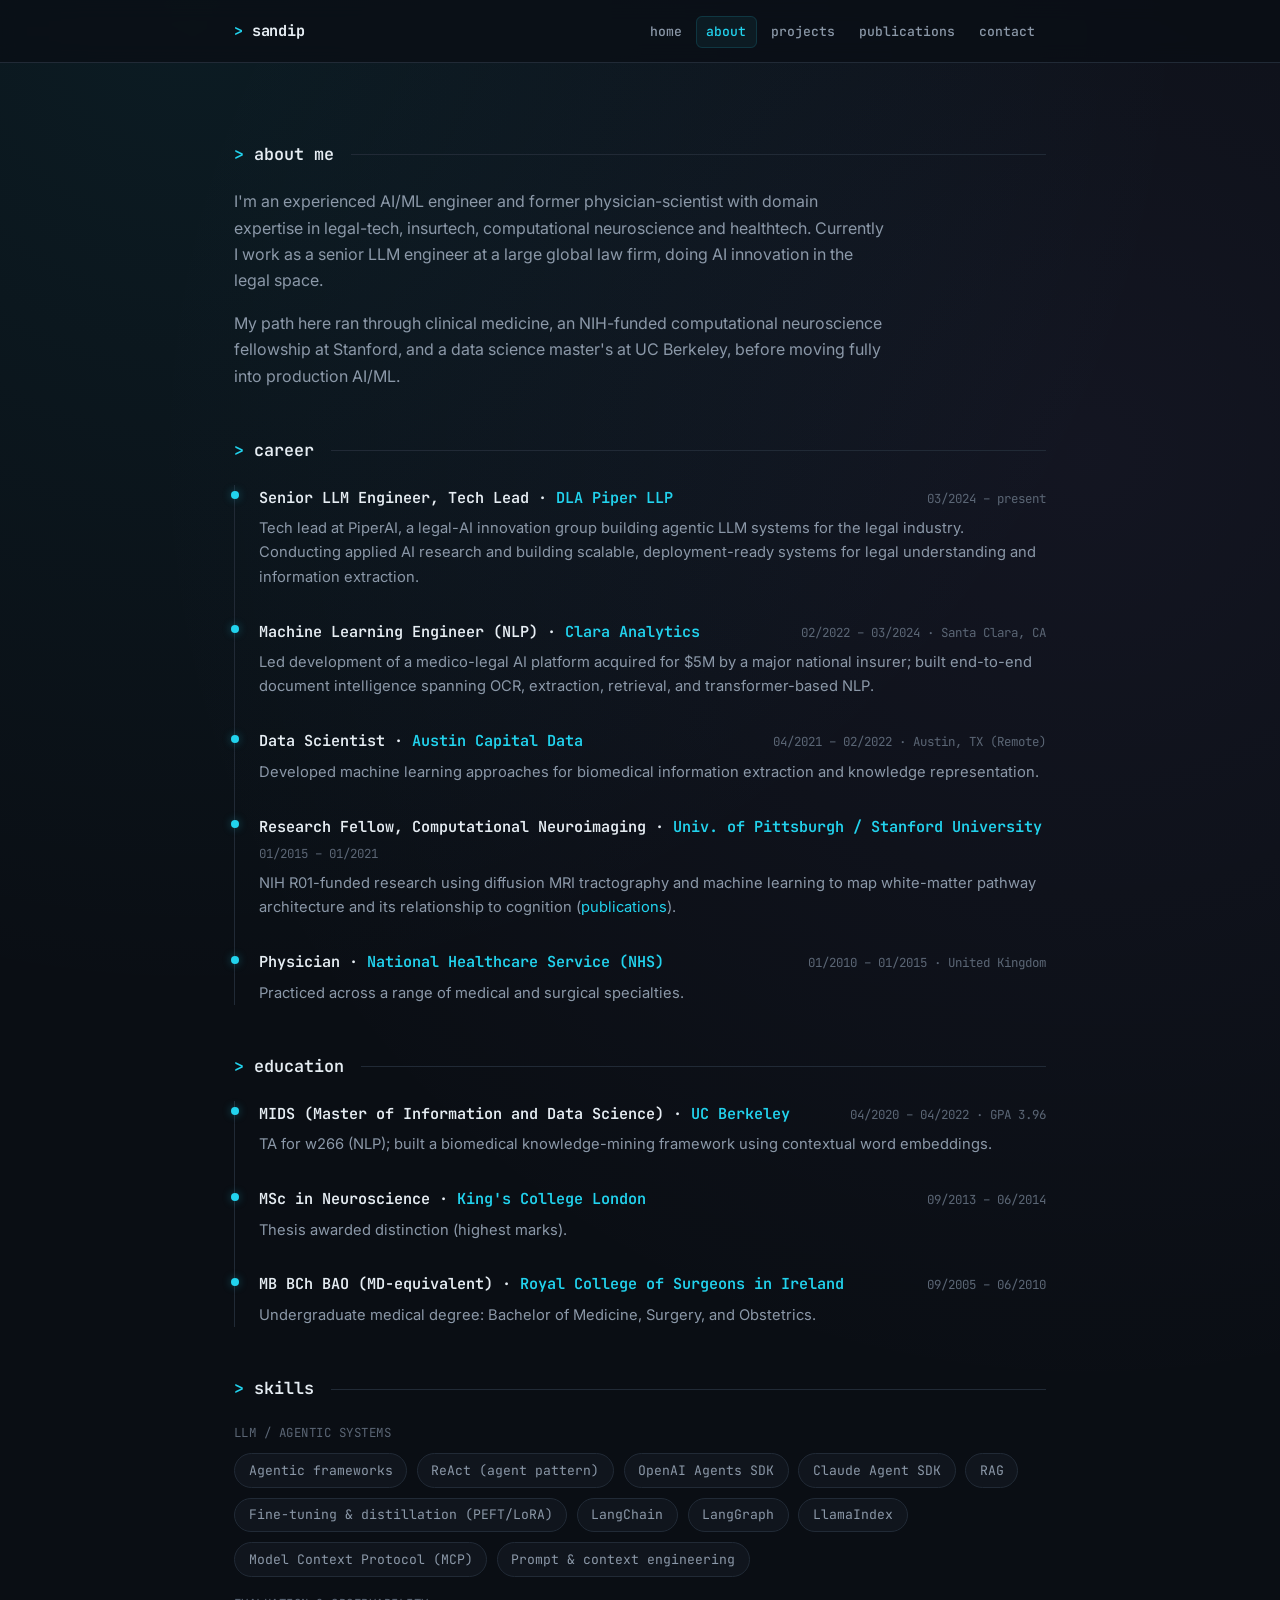
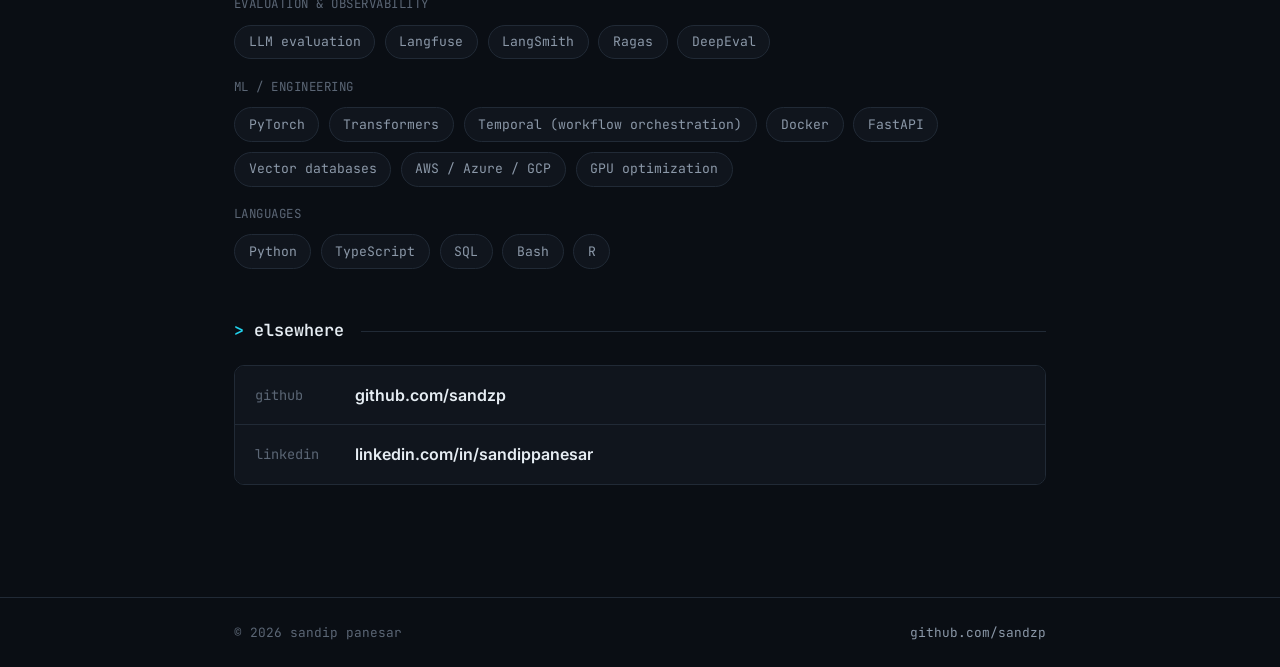
==== commit ccc08da5: "Deslop: replace em dashes with varied natural punctuation" ====
--- a/about.html
+++ b/about.html
@@ -3,8 +3,18 @@
 <head>
   <meta charset="utf-8" />
   <meta name="viewport" content="width=device-width, initial-scale=1" />
+  <!-- Google tag (gtag.js) -->
+  <script async src="https://www.googletagmanager.com/gtag/js?id=G-6E791XB782"></script>
+  <script>
+    window.dataLayer = window.dataLayer || [];
+    function gtag(){dataLayer.push(arguments);}
+    gtag('js', new Date());
+
+    gtag('config', 'G-6E791XB782');
+  </script>
+
   <title>About &middot; Sandip Panesar</title>
-  <meta name="description" content="Sandip Panesar — AI/ML Engineer and Physician-Scientist." />
+  <meta name="description" content="Sandip Panesar, AI/ML Engineer and Physician-Scientist." />
   <link rel="preconnect" href="https://fonts.googleapis.com" />
   <link rel="preconnect" href="https://fonts.gstatic.com" crossorigin />
   <link
@@ -56,8 +66,8 @@
               <span class="timeline-meta">03/2024 &ndash; present</span>
             </div>
             <p class="timeline-desc">
-              Tech lead at PiperAI, a legal-AI innovation group building agentic LLM systems for the legal industry —
-              conducting applied AI research and building scalable, deployment-ready systems for legal understanding and information extraction. 
+              Tech lead at PiperAI, a legal-AI innovation group building agentic LLM systems for the legal industry.
+              Conducting applied AI research and building scalable, deployment-ready systems for legal understanding and information extraction.
             </p>
           </li>
           <li class="timeline-item">
@@ -122,7 +132,7 @@
               <span class="timeline-role">MB BCh BAO (MD-equivalent) &middot; <span class="company">Royal College of Surgeons in Ireland</span></span>
               <span class="timeline-meta">09/2005 &ndash; 06/2010</span>
             </div>
-            <p class="timeline-desc">Undergraduate medical degree — Bachelor of Medicine, Surgery, and Obstetrics.</p>
+            <p class="timeline-desc">Undergraduate medical degree: Bachelor of Medicine, Surgery, and Obstetrics.</p>
           </li>
         </ol>
       </section>
--- a/css/style.css
+++ b/css/style.css
@@ -207,6 +207,7 @@
   background: var(--accent-grad);
   -webkit-background-clip: text;
   background-clip: text;
+  -webkit-text-fill-color: transparent;
   color: transparent;
 }
 
@@ -318,6 +319,7 @@
   background: var(--accent-grad);
   -webkit-background-clip: text;
   background-clip: text;
+  -webkit-text-fill-color: transparent;
   color: transparent;
 }
 
@@ -504,6 +506,18 @@
   box-shadow: 0 0 0 1px var(--glow-soft), 0 12px 40px rgba(0, 0, 0, 0.4);
 }
 
+/* Larger frame for technical diagrams meant to be read, not just glanced at */
+.diagram {
+  display: block;
+  width: 100%;
+  max-width: 560px;
+  height: auto;
+  margin: 0 auto 1.75rem;
+  border-radius: 12px;
+  border: 1px solid var(--border);
+  box-shadow: 0 0 0 1px var(--glow-soft), 0 12px 40px rgba(0, 0, 0, 0.4);
+}
+
 /* ---------------------------------------------------------
    Cards (projects)
 --------------------------------------------------------- */
